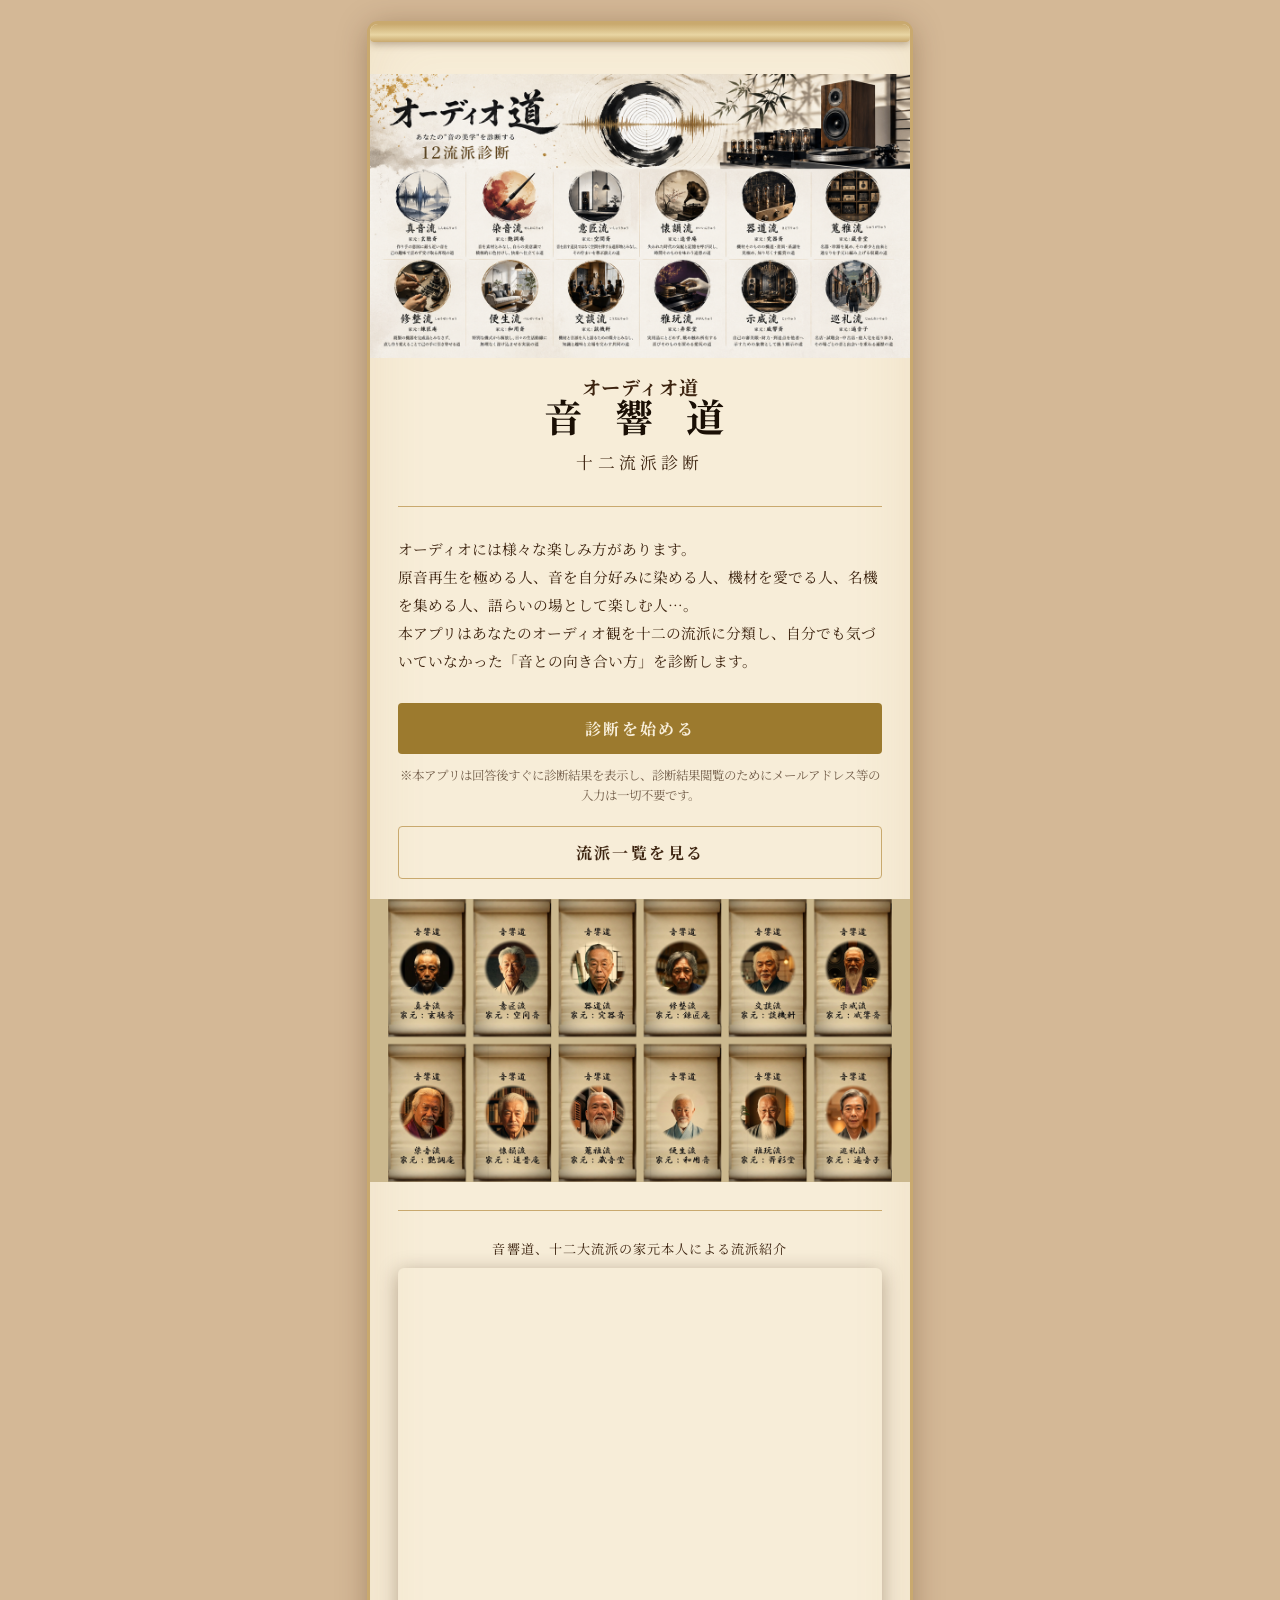
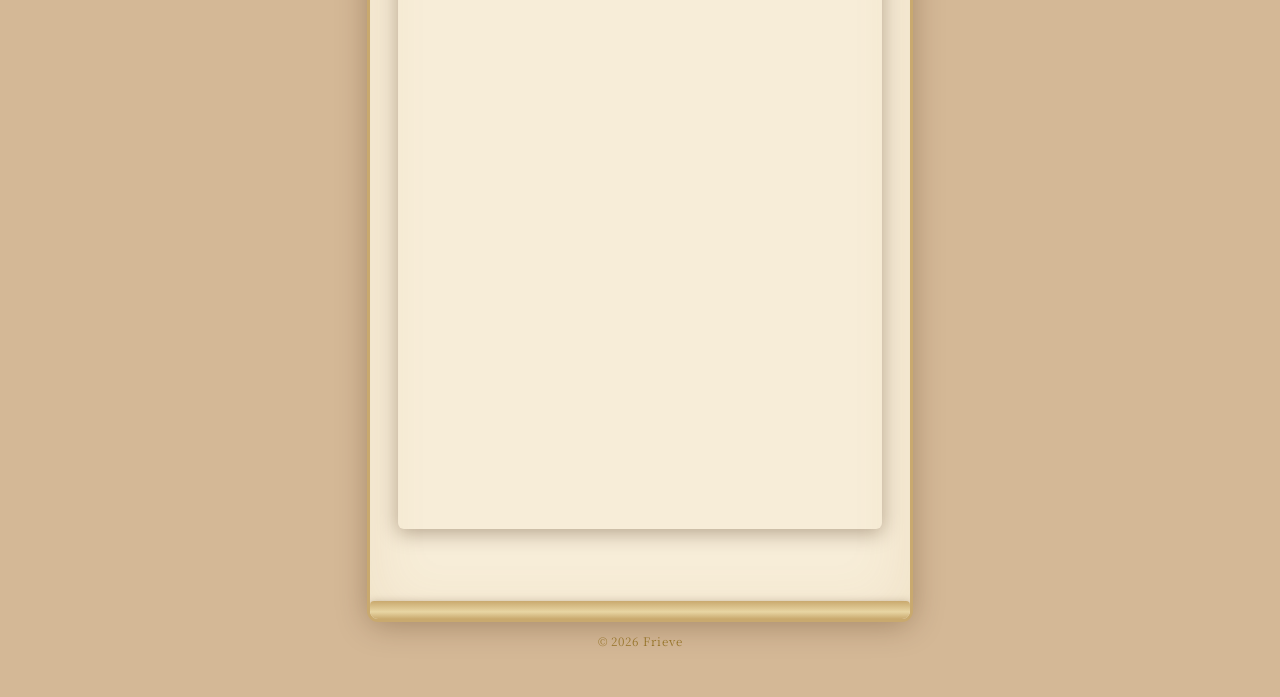
==== index.html @ 8b26aaba "Initial release: The Way of Audio - Twelve Schools Quiz A static web app that diagnoses audio enthus" ====
<!DOCTYPE html>
<html lang="ja">
<head>
  <meta charset="UTF-8">
  <meta name="viewport" content="width=device-width, initial-scale=1.0">
  <title>音響道 ─ 十二流派診断</title>
  <meta name="description" content="あなたのオーディオ道を50の問いで測る。十二流派のどれに最も近いかを診断します。">
  <meta property="og:title" content="音響道 ─ 十二流派診断">
  <meta property="og:description" content="あなたのオーディオ道を50の問いで測る。十二流派のどれに最も近いかを診断します。">
  <meta property="og:type" content="website">
  <meta property="og:image" content="assets/images/ogp.png">
  <meta name="twitter:card" content="summary_large_image">
  <link rel="manifest" href="manifest.json">
  <meta name="theme-color" content="#9c7a2e">
  <link rel="icon" type="image/x-icon" href="assets/images/icons/favicon.ico">
  <link rel="icon" type="image/png" sizes="32x32" href="assets/images/icons/favicon-32x32.png">
  <link rel="icon" type="image/png" sizes="16x16" href="assets/images/icons/favicon-16x16.png">
  <link rel="apple-touch-icon" sizes="180x180" href="assets/images/icons/apple-touch-icon.png">
  <link rel="stylesheet" href="css/style.css">
</head>
<body>
<div class="scroll">
  <div class="scroll-body">

    <!-- ── 共通タイトル（常時表示） ── -->
    <img class="title-only-img title-only-img--top hidden" src="assets/images/ogp.png" alt="音響道">
    <h1 class="app-title"><ruby>音 響 道<rt>オーディオ道</rt></ruby></h1>
    <p class="app-subtitle" data-i18n="app_subtitle"></p>

    <!-- ── タイトル画面 ── -->
    <div id="screen-title" class="screen active">
      <hr class="divider">
      <p class="title-desc">オーディオには様々な楽しみ方があります。<br>
        原音再生を極める人、音を自分好みに染める人、機材を愛でる人、名機を集める人、語らいの場として楽しむ人…。<br>
        本アプリはあなたのオーディオ観を十二の流派に分類し、自分でも気づいていなかった「音との向き合い方」を診断します。</p>
      <button id="btn-start" class="btn btn--gold" data-i18n="quiz_start"></button>
      <p class="title-disclaimer">※本アプリは回答後すぐに診断結果を表示し、診断結果閲覧のためにメールアドレス等の入力は一切不要です。</p>
      <button id="btn-schools" class="btn btn--secondary" data-i18n="nav_schools"></button>
      <img class="title-only-img title-only-img--schools" src="assets/images/schools.png" alt="十二流派">
    </div>

    <!-- ── 説明画面 ── -->
    <div id="screen-intro" class="screen">
      <p class="section-title">─ 流派への問道 ─</p>
      <p class="intro-text">
        あなたがオーディオに求めるものを、五十の問いで測ります。<br>
        心の声に従い、正直にお答えください。<br>
        あまり深く考えず、直感でお答えいただくのがおすすめです。
      </p>
      <ul class="intro-list">
        <li>全50問、6択からひとつを選択</li>
        <li>「わからない」は除外して計算されます</li>
        <li>所要時間：約5分〜</li>
      </ul>
      <button id="btn-begin" class="btn btn--gold" data-i18n="quiz_begin"></button>
      <button id="btn-intro-back" class="btn btn--secondary" data-i18n="quiz_back"></button>
    </div>

    <!-- ── 質問画面 ── -->
    <div id="screen-quiz" class="screen">
      <div class="quiz-header">
        <div id="page-label" class="quiz-page-label"></div>
        <div class="progress-bar">
          <div id="progress-fill" class="progress-bar__fill" style="width:20%"></div>
        </div>
        <div id="answered-count" class="quiz-count"></div>
      </div>

      <div id="questions-container"></div>

      <div class="quiz-nav">
        <button id="btn-prev" class="btn btn--secondary hidden" data-i18n="quiz_prev"></button>
        <button id="btn-next" class="btn btn--gold" data-i18n="quiz_next"></button>
      </div>
    </div>

    <!-- ── 演出画面 ── -->
    <div id="screen-loading" class="screen">
      <div class="loading-screen">
        <div class="ink-circle"></div>
        <p class="loading-text" data-i18n="quiz_loading"></p>
      </div>
    </div>

    <div class="video-section">
      <hr class="divider">
      <p class="video-label">音響道、十二大流派の家元本人による流派紹介</p>
      <div class="video-wrapper">
        <iframe src="https://www.youtube.com/embed/nX9PutzpU30"
                title="音響道、十二大流派の家元本人による流派紹介"
                allow="accelerometer; autoplay; clipboard-write; encrypted-media; gyroscope; picture-in-picture; web-share"
                allowfullscreen></iframe>
      </div>
    </div>

  </div>
</div>

<script type="module" src="js/quiz.js"></script>
<footer class="site-footer">&copy; 2026 Frieve</footer>
</body>
</html>
---- css/style.css ----
@import url('https://fonts.googleapis.com/css2?family=Noto+Serif+JP:wght@400;700&display=swap');

:root {
  --parchment-light: #f7edd8;
  --parchment-mid:   #e8d5a3;
  --parchment-dark:  #c9a96e;
  --ink-dark:        #1a0f05;
  --ink-mid:         #3d2410;
  --gold:            #9c7a2e;
  --scroll-shadow:   rgba(60,30,0,0.35);
}

*, *::before, *::after { box-sizing: border-box; margin: 0; padding: 0; }

html { font-size: 16px; }

body {
  font-family: 'Noto Serif JP', serif;
  background: #d4b896;
  color: var(--ink-dark);
  min-height: 100vh;
  display: flex;
  flex-direction: column;
  align-items: center;
  padding: 24px 12px 48px;
}

.site-footer {
  width: 100%;
  max-width: 540px;
  text-align: center;
  padding: 14px 0 0;
  font-size: 0.72rem;
  color: var(--gold);
  letter-spacing: 0.08em;
}

/* ── 巻物コンテナ ── */
.scroll {
  width: 100%;
  max-width: 540px;
  background: var(--parchment-light);
  border-radius: 8px;
  box-shadow:
    0 0 0 3px var(--parchment-dark),
    0 4px 32px var(--scroll-shadow),
    inset 0 0 60px rgba(180,130,60,0.12);
  position: relative;
  overflow: hidden;
}

/* 巻物上下端の装飾ロール */
.scroll::before,
.scroll::after {
  content: '';
  display: block;
  height: 18px;
  background: linear-gradient(to bottom, var(--parchment-dark) 0%, var(--parchment-mid) 60%, var(--parchment-dark) 100%);
  border-radius: 4px;
  box-shadow: 0 2px 8px var(--scroll-shadow);
}

.scroll::before { margin-bottom: 0; }
.scroll::after  { margin-top: 40px; }

/* 本文エリア */
.scroll-body {
  padding: 32px 28px;
}

/* ── タイポグラフィ ── */
h1, h2, h3 {
  font-weight: 700;
  color: var(--ink-dark);
  line-height: 1.4;
}

.app-title {
  font-size: 2.4rem;
  letter-spacing: 0.3em;
  text-align: center;
  margin-bottom: 8px;
}

.app-subtitle {
  font-size: 1.05rem;
  letter-spacing: 0.25em;
  text-align: center;
  color: var(--ink-mid);
  margin-bottom: 32px;
}

.title-desc {
  font-size: 0.92rem;
  line-height: 1.9;
  text-align: left;
  color: var(--ink-mid);
  margin-bottom: 28px;
}

.title-disclaimer {
  font-size: 0.78rem;
  line-height: 1.6;
  text-align: center;
  color: var(--ink-mid);
  opacity: 0.7;
  margin: 10px 0 20px;
}

.title-only-img {
  display: block;
  width: calc(100% + 56px);
  margin-left: -28px;
}
.title-only-img--top {
  margin-bottom: 20px;
}
.title-only-img--schools {
  margin-top: 20px;
}

.section-title {
  font-size: 1rem;
  letter-spacing: 0.2em;
  text-align: center;
  color: var(--gold);
  margin-bottom: 20px;
}

/* 区切り線 */
.divider {
  border: none;
  border-top: 1px solid var(--parchment-dark);
  margin: 28px 0;
}

/* ── ボタン ── */
.btn {
  display: block;
  width: 100%;
  padding: 14px 20px;
  background: var(--ink-dark);
  color: var(--parchment-light);
  font-family: 'Noto Serif JP', serif;
  font-size: 1rem;
  font-weight: 700;
  letter-spacing: 0.15em;
  text-align: center;
  border: none;
  border-radius: 4px;
  cursor: pointer;
  text-decoration: none;
  transition: background 0.15s, opacity 0.15s;
  margin-bottom: 12px;
}

.btn:last-child { margin-bottom: 0; }

.btn:hover, .btn:focus {
  background: var(--ink-mid);
  outline: none;
}

.btn--secondary {
  background: transparent;
  color: var(--ink-mid);
  border: 1px solid var(--parchment-dark);
}

.btn--secondary:hover, .btn--secondary:focus {
  background: var(--parchment-mid);
}

.btn--gold {
  background: var(--gold);
  color: var(--parchment-light);
}

.btn--gold:hover, .btn--gold:focus {
  background: #7a5e20;
}

/* ── 画面切り替え ── */
.screen { display: none; }
.screen.active { display: block; }

/* ── タイトル画面 ── */
.title-logo {
  width: 200px;
  margin: 0 auto 28px;
  display: block;
}

/* ── 説明画面 ── */
.intro-text {
  font-size: 0.95rem;
  line-height: 1.9;
  color: var(--ink-mid);
  margin-bottom: 20px;
}

.intro-list {
  list-style: none;
  padding: 0;
  margin-bottom: 28px;
}

.intro-list li {
  font-size: 0.9rem;
  color: var(--ink-mid);
  padding: 6px 0 6px 16px;
  border-left: 2px solid var(--parchment-dark);
  margin-bottom: 8px;
}

/* ── 質問画面 ── */
.quiz-header {
  margin-bottom: 20px;
}

.quiz-page-label {
  font-size: 0.9rem;
  letter-spacing: 0.15em;
  color: var(--ink-mid);
  text-align: center;
  margin-bottom: 10px;
}

.progress-bar {
  height: 4px;
  background: var(--parchment-dark);
  border-radius: 2px;
  margin-bottom: 8px;
}

.progress-bar__fill {
  height: 100%;
  background: var(--gold);
  border-radius: 2px;
  transition: width 0.3s ease;
}

.quiz-count {
  font-size: 0.82rem;
  color: var(--ink-mid);
  text-align: right;
  margin-bottom: 0;
}

/* 質問カード */
.question-card {
  margin-bottom: 24px;
  padding-bottom: 24px;
  border-bottom: 1px solid var(--parchment-mid);
}

.question-card:last-child {
  border-bottom: none;
  margin-bottom: 0;
}

.question-number {
  font-size: 0.8rem;
  letter-spacing: 0.1em;
  color: var(--gold);
  margin-bottom: 6px;
}

.question-text {
  font-size: 0.95rem;
  line-height: 1.7;
  color: var(--ink-dark);
  margin-bottom: 14px;
}

.answer-options {
  display: flex;
  flex-direction: column;
  gap: 6px;
}

.answer-option {
  display: flex;
  align-items: center;
  gap: 10px;
  padding: 10px 12px;
  border: 1px solid var(--parchment-dark);
  border-radius: 4px;
  cursor: pointer;
  background: var(--parchment-light);
  transition: border-color 0.12s, background 0.12s;
  font-size: 0.88rem;
  color: var(--ink-mid);
}

.answer-option:hover {
  border-color: var(--gold);
  background: var(--parchment-mid);
}

.answer-option.selected {
  border-color: var(--gold);
  background: var(--parchment-mid);
  color: var(--ink-dark);
  border-left-width: 3px;
}

.answer-option.answer-null {
  color: var(--parchment-dark);
  font-style: italic;
}

.answer-option input[type="radio"] {
  appearance: none;
  width: 14px;
  height: 14px;
  border: 1px solid var(--parchment-dark);
  border-radius: 50%;
  flex-shrink: 0;
  transition: border-color 0.12s;
}

.answer-option.selected input[type="radio"] {
  border-color: var(--gold);
  background: var(--gold);
  box-shadow: inset 0 0 0 3px var(--parchment-light);
}

/* 未回答ハイライト */
.question-card.unanswered .answer-option:not(.selected) {
  border-color: #c0392b;
}

.question-card.unanswered .question-text {
  color: #c0392b;
}

/* ナビゲーション */
.quiz-nav {
  display: flex;
  gap: 12px;
  margin-top: 24px;
}

.quiz-nav .btn {
  flex: 1;
  margin-bottom: 0;
}

/* ── 演出画面 ── */
.loading-screen {
  text-align: center;
  padding: 40px 0;
}

.ink-circle {
  width: 80px;
  height: 80px;
  border-radius: 50%;
  background: var(--ink-dark);
  margin: 0 auto 24px;
  animation: inkSpread 1.2s ease-out forwards;
  opacity: 0;
}

@keyframes inkSpread {
  0%   { transform: scale(0); opacity: 0.9; }
  60%  { transform: scale(1.15); opacity: 0.7; }
  100% { transform: scale(1); opacity: 0.8; }
}

.loading-text {
  font-size: 0.95rem;
  letter-spacing: 0.2em;
  color: var(--ink-mid);
  animation: fadeInText 0.6s 0.4s ease-out forwards;
  opacity: 0;
}

@keyframes fadeInText {
  from { opacity: 0; transform: translateY(6px); }
  to   { opacity: 1; transform: translateY(0); }
}

/* ── 結果ページ ── */

/* 棒グラフ */
.bar-chart-wrapper {
  overflow-x: auto;
  margin-bottom: 24px;
  padding-bottom: 8px;
}

.bar-chart {
  display: flex;
  align-items: flex-end;
  gap: 4px;
  height: 220px;
  min-width: 480px;
  padding-bottom: 24px;
  position: relative;
}

.bar-chart__bar {
  flex: 1;
  min-width: 28px;
  max-width: 52px;
  display: flex;
  flex-direction: column;
  align-items: center;
  justify-content: flex-end;
  gap: 4px;
}

.bar-chart__bar-fill {
  width: 100%;
  background: rgba(61,36,16,0.4);
  border-radius: 2px 2px 0 0;
  transition: height 0.4s ease;
  min-height: 4px;
}

.bar-chart__bar--main .bar-chart__bar-fill {
  background: var(--gold);
}

.bar-chart__bar-value {
  font-size: 0.68rem;
  color: var(--ink-mid);
  text-align: center;
  white-space: nowrap;
}

.bar-chart__bar--main .bar-chart__bar-value {
  color: var(--gold);
  font-weight: 700;
}

.bar-chart__bar-label {
  font-size: 0.7rem;
  color: var(--ink-mid);
  text-align: center;
  position: absolute;
  bottom: 0;
  white-space: nowrap;
}

.bar-chart__x-labels {
  display: flex;
  gap: 4px;
  min-width: 480px;
  margin-top: 2px;
}

.bar-chart__x-label {
  flex: 1;
  min-width: 28px;
  max-width: 52px;
  font-size: 0.68rem;
  color: var(--ink-mid);
  text-align: center;
}

/* 掛け軸画像 */
.school-scroll-img {
  display: block;
  width: 100%;
  margin: 0 auto 20px;
  border-radius: 6px;
  box-shadow: 0 4px 20px var(--scroll-shadow);
  animation: fadeIn 0.8s ease-out;
}

@keyframes fadeIn {
  from { opacity: 0; transform: translateY(10px); }
  to   { opacity: 1; transform: translateY(0); }
}

.school-name-heading {
  font-size: 1.8rem;
  letter-spacing: 0.15em;
  text-align: center;
  margin-bottom: 6px;
}

.school-iemoto {
  font-size: 0.9rem;
  letter-spacing: 0.1em;
  color: var(--gold);
  text-align: center;
  margin-bottom: 20px;
}

/* 主副潜在 */
.rank-summary {
  display: flex;
  flex-direction: column;
  gap: 8px;
  margin-bottom: 24px;
}

.rank-summary__item {
  display: flex;
  justify-content: space-between;
  align-items: center;
  padding: 10px 14px;
  background: var(--parchment-mid);
  border-radius: 4px;
}

.rank-summary__label {
  font-size: 0.82rem;
  color: var(--ink-mid);
  letter-spacing: 0.1em;
}

.rank-summary__value {
  font-size: 1rem;
  font-weight: 700;
  color: var(--ink-dark);
}

.rank-summary__pct {
  font-size: 0.85rem;
  color: var(--gold);
  margin-left: 8px;
}

/* ランキング・サマリーのリンク */
.rank-link {
  color: inherit;
  text-decoration: none;
}

.rank-link:hover {
  text-decoration: underline;
  text-decoration-color: var(--gold);
  text-underline-offset: 3px;
}

/* 長文説明 */
.school-description {
  font-size: 0.93rem;
  line-height: 1.9;
  color: var(--ink-mid);
}

.school-description p {
  margin-bottom: 1em;
}

.school-description p:last-child { margin-bottom: 0; }

/* ランキング表 */
.ranking-table {
  width: 100%;
  border-collapse: collapse;
  font-size: 0.88rem;
}

.ranking-table th {
  text-align: left;
  padding: 8px 6px;
  border-bottom: 1px solid var(--parchment-dark);
  color: var(--ink-mid);
  font-size: 0.8rem;
  letter-spacing: 0.08em;
}

.ranking-table td {
  padding: 8px 6px;
  border-bottom: 1px solid var(--parchment-mid);
  color: var(--ink-mid);
}

.ranking-table tr:last-child td { border-bottom: none; }

.ranking-table tr.current td {
  color: var(--gold);
  font-weight: 700;
}

.ranking-bar {
  display: flex;
  align-items: center;
  gap: 6px;
}

.ranking-bar__fill {
  height: 8px;
  background: rgba(61,36,16,0.25);
  border-radius: 2px;
  min-width: 2px;
}

tr.current .ranking-bar__fill {
  background: var(--gold);
}

/* 信頼度 */
.reliability-notice {
  font-size: 0.8rem;
  color: var(--ink-mid);
  text-align: center;
  padding: 6px 12px;
  background: var(--parchment-mid);
  border-radius: 4px;
  margin-bottom: 16px;
  letter-spacing: 0.05em;
}

/* アクションエリア */
.actions {
  display: flex;
  flex-direction: column;
  gap: 10px;
  margin-top: 24px;
}

/* ── 流派一覧 ── */
.schools-grid {
  display: grid;
  grid-template-columns: repeat(3, 1fr);
  gap: 12px;
  margin-bottom: 28px;
}

.school-card {
  display: block;
  text-decoration: none;
  color: inherit;
  text-align: center;
  cursor: pointer;
  transition: transform 0.15s;
}

.school-card:hover { transform: translateY(-2px); }

.school-card__img {
  width: 100%;
  aspect-ratio: 2/3;
  object-fit: cover;
  border-radius: 4px;
  box-shadow: 0 2px 8px var(--scroll-shadow);
  display: block;
  margin-bottom: 6px;
}

.school-card__name {
  font-size: 0.78rem;
  font-weight: 700;
  color: var(--ink-dark);
  letter-spacing: 0.05em;
}

.school-card__iemoto {
  font-size: 0.68rem;
  color: var(--gold);
}

/* CTA直接閲覧時 */
.cta-section {
  text-align: center;
  padding: 24px 0 0;
  margin-top: 0;
}

.cta-section p {
  font-size: 0.9rem;
  color: var(--ink-mid);
  margin-bottom: 16px;
}

/* hidden */
.hidden { display: none !important; }

/* ── 動画埋め込み ── */
.video-section {
  width: 100%;
  margin-top: 20px;
}

.video-label {
  font-size: 0.82rem;
  letter-spacing: 0.08em;
  color: var(--ink-mid);
  text-align: center;
  margin-bottom: 10px;
}

.video-wrapper {
  width: 100%;
  aspect-ratio: 9 / 16;
  border-radius: 6px;
  overflow: hidden;
  box-shadow: 0 4px 20px var(--scroll-shadow);
}

.video-wrapper iframe {
  width: 100%;
  height: 100%;
  border: none;
  display: block;
}

/* ── 結果ページ サイトヘッダー ── */
.result-site-header {
  text-align: center;
  padding-bottom: 20px;
  margin-bottom: 4px;
  border-bottom: 1px solid var(--parchment-dark);
  margin-bottom: 20px;
}

.result-site-header__link {
  display: inline-block;
  font-size: 1.8rem;
  font-weight: 700;
  letter-spacing: 0.3em;
  color: var(--ink-dark);
  text-decoration: none;
}

.result-site-header__link:hover {
  color: var(--gold);
}

.result-site-header__sub {
  font-size: 0.85rem;
  letter-spacing: 0.2em;
  color: var(--ink-mid);
  margin-top: 4px;
}

/* タイトルリンク */
.title-link {
  color: inherit;
  text-decoration: none;
}
.title-link:hover { color: var(--gold); }

/* ── ルビ ── */
ruby { ruby-align: center; }
rt {
  font-size: 0.5em;
  letter-spacing: 0.04em;
  color: var(--ink-mid);
}

/* ── レスポンシブ ── */
@media (max-width: 420px) {
  .scroll-body { padding: 24px 18px; }
  .app-title { font-size: 2rem; }
  .schools-grid { grid-template-columns: repeat(2, 1fr); }
  .bar-chart { min-width: 360px; }
  .bar-chart__x-labels { min-width: 360px; }
  .title-only-img { width: calc(100% + 36px); margin-left: -18px; }
}
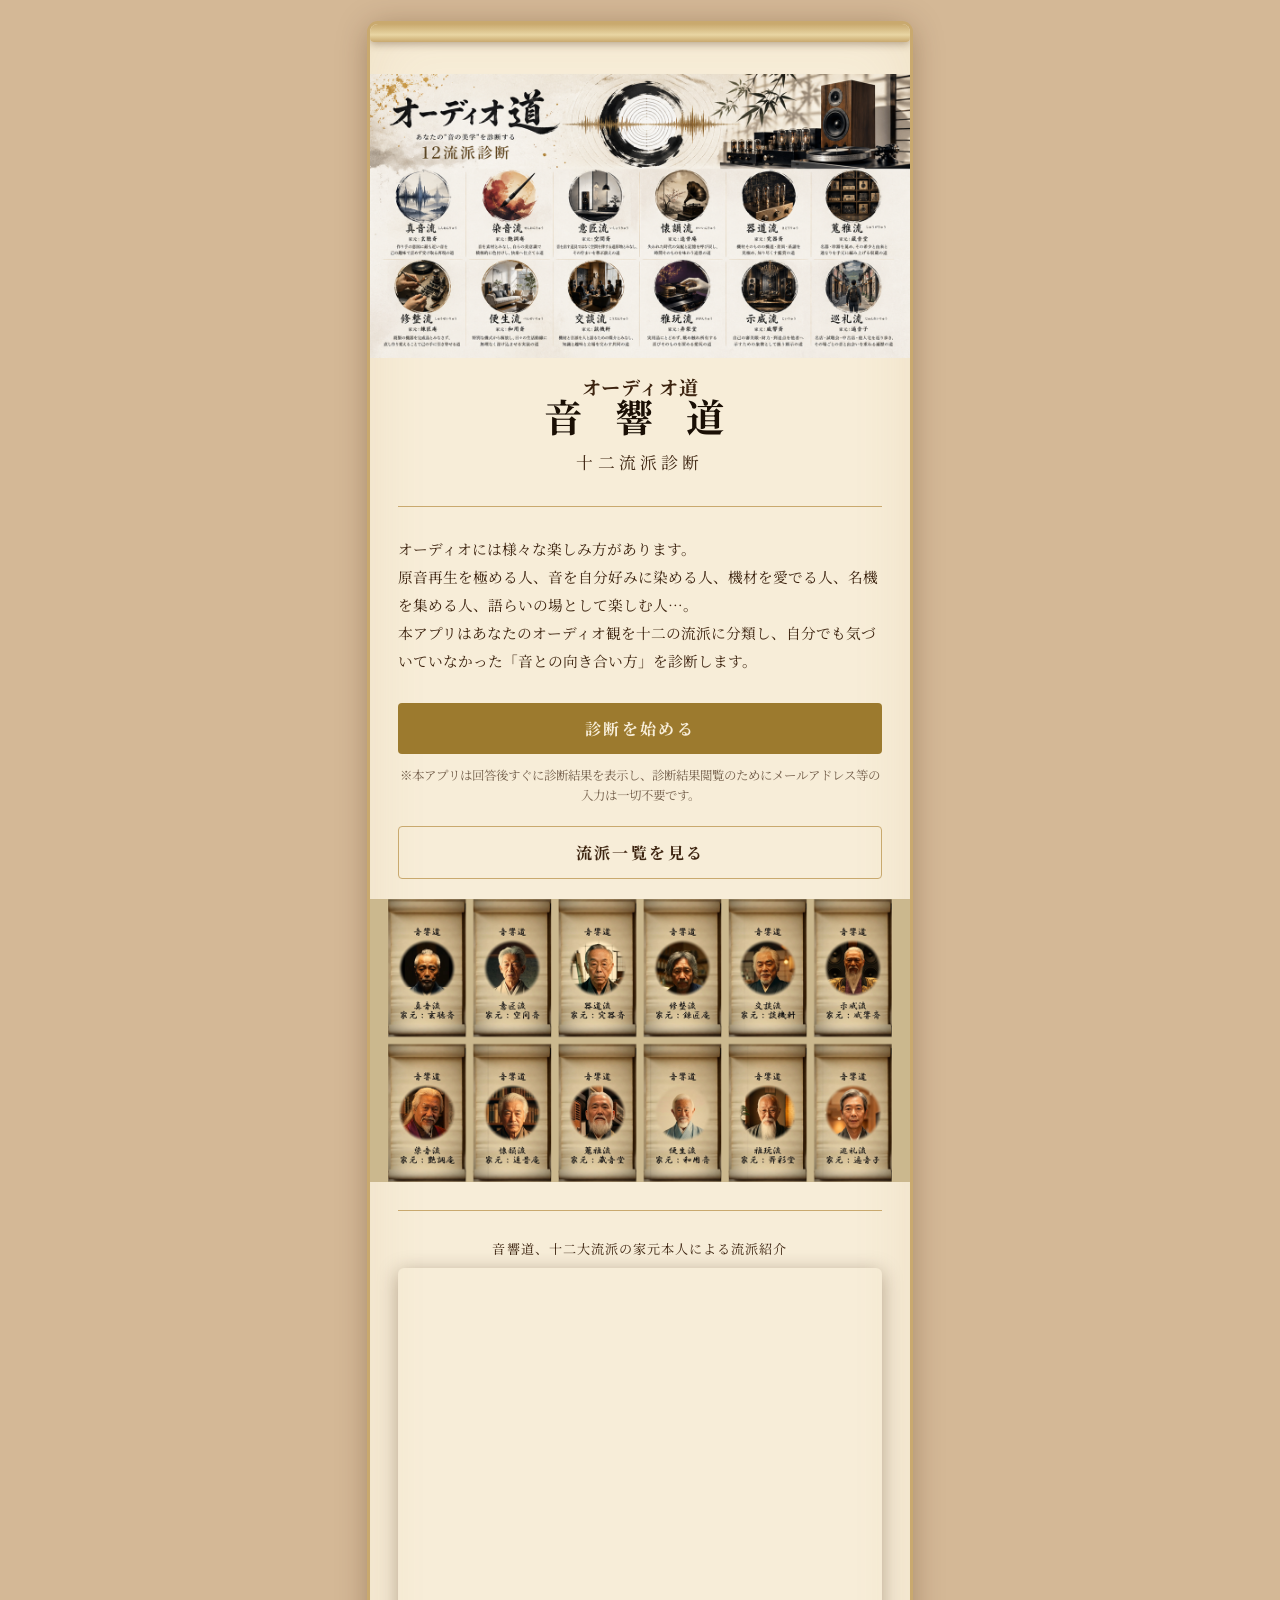
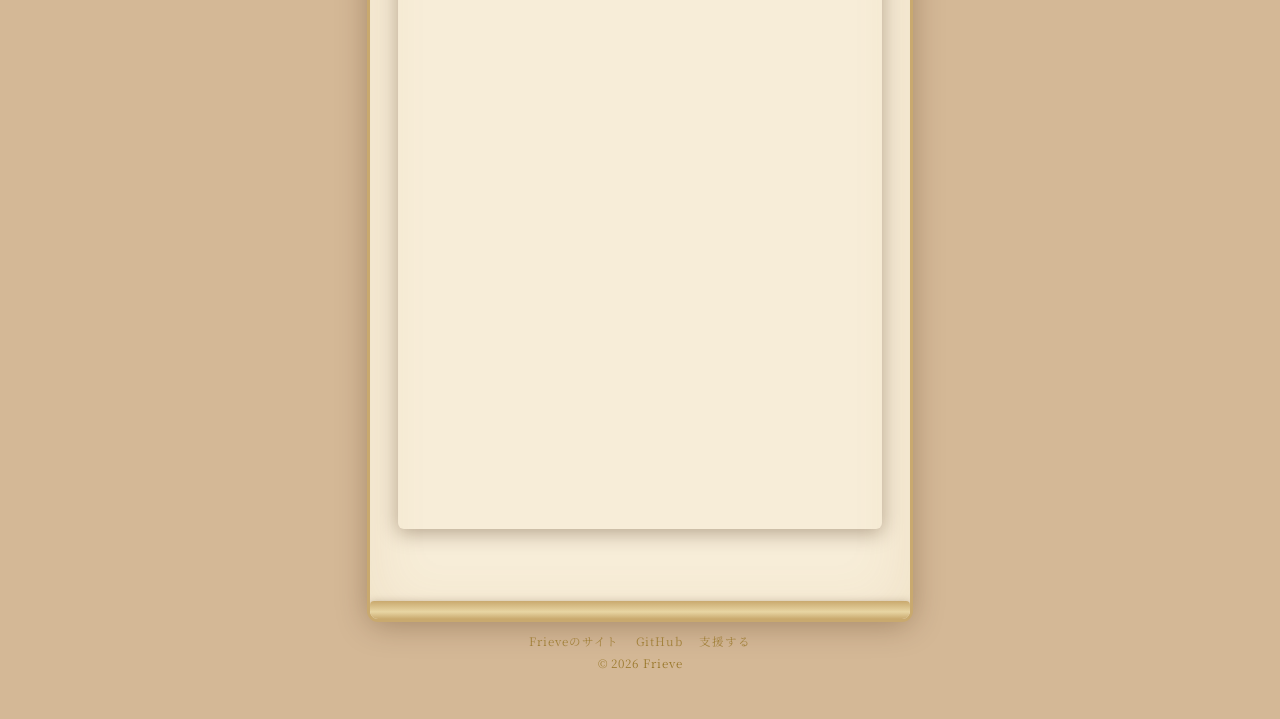
==== commit 481da8ba: "Added page footer" ====
--- a/index.html
+++ b/index.html
@@ -1,6 +1,15 @@
-<!DOCTYPE html>
+﻿<!DOCTYPE html>
 <html lang="ja">
 <head>
+  <!-- Google tag (gtag.js) -->
+  <script async src="https://www.googletagmanager.com/gtag/js?id=G-35TD880N55"></script>
+  <script>
+    window.dataLayer = window.dataLayer || [];
+    function gtag(){dataLayer.push(arguments);}
+    gtag('js', new Date());
+
+    gtag('config', 'G-35TD880N55');
+  </script>
   <meta charset="UTF-8">
   <meta name="viewport" content="width=device-width, initial-scale=1.0">
   <title>音響道 ─ 十二流派診断</title>
@@ -97,6 +106,6 @@
 </div>
 
 <script type="module" src="js/quiz.js"></script>
-<footer class="site-footer">&copy; 2026 Frieve</footer>
+<footer class="site-footer"></footer>
 </body>
 </html>
--- a/css/style.css
+++ b/css/style.css
@@ -33,6 +33,24 @@
   font-size: 0.72rem;
   color: var(--gold);
   letter-spacing: 0.08em;
+}
+
+.footer-links {
+  display: flex;
+  justify-content: center;
+  gap: 1.4em;
+  margin-bottom: 6px;
+}
+
+.footer-links a {
+  color: var(--gold);
+  text-decoration: none;
+  opacity: 0.85;
+}
+
+.footer-links a:hover {
+  opacity: 1;
+  text-decoration: underline;
 }
 
 /* ── 巻物コンテナ ── */
@@ -80,6 +98,7 @@
   letter-spacing: 0.3em;
   text-align: center;
   margin-bottom: 8px;
+  cursor: pointer;
 }
 
 .app-subtitle {
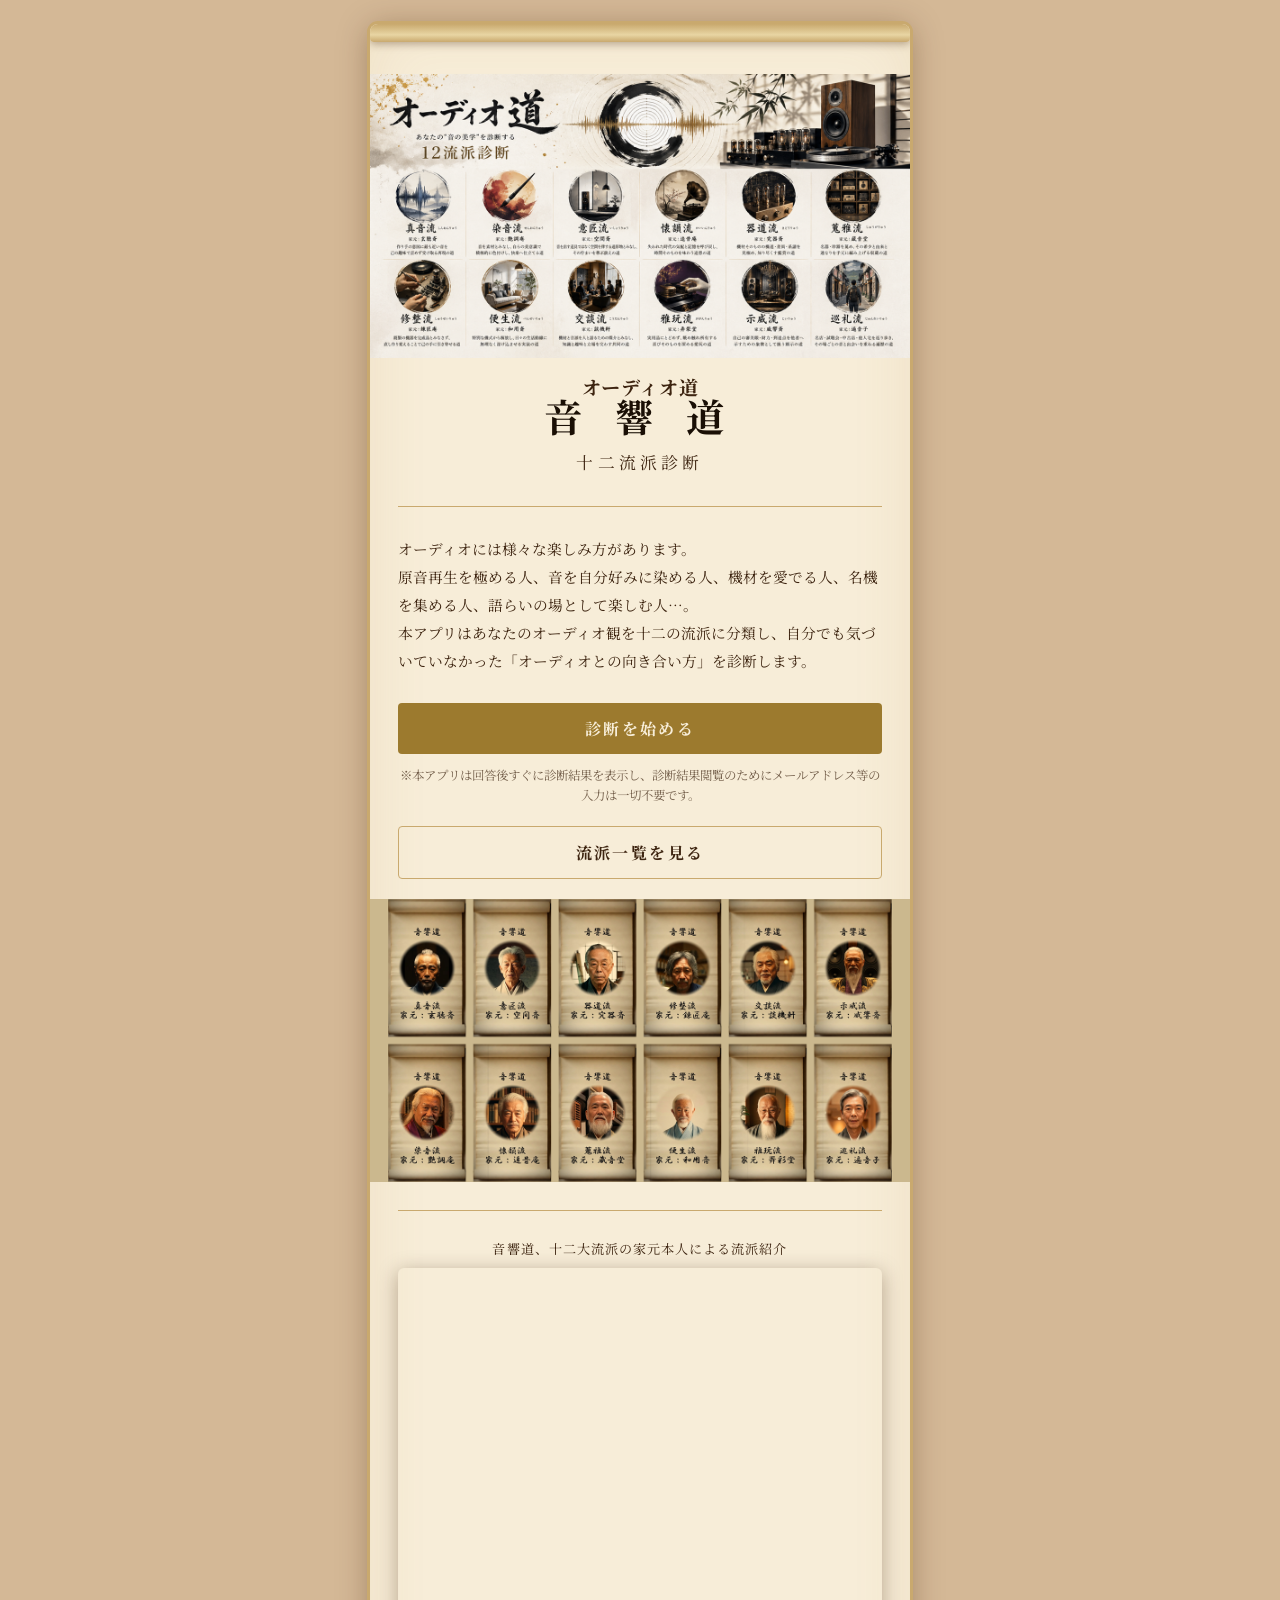
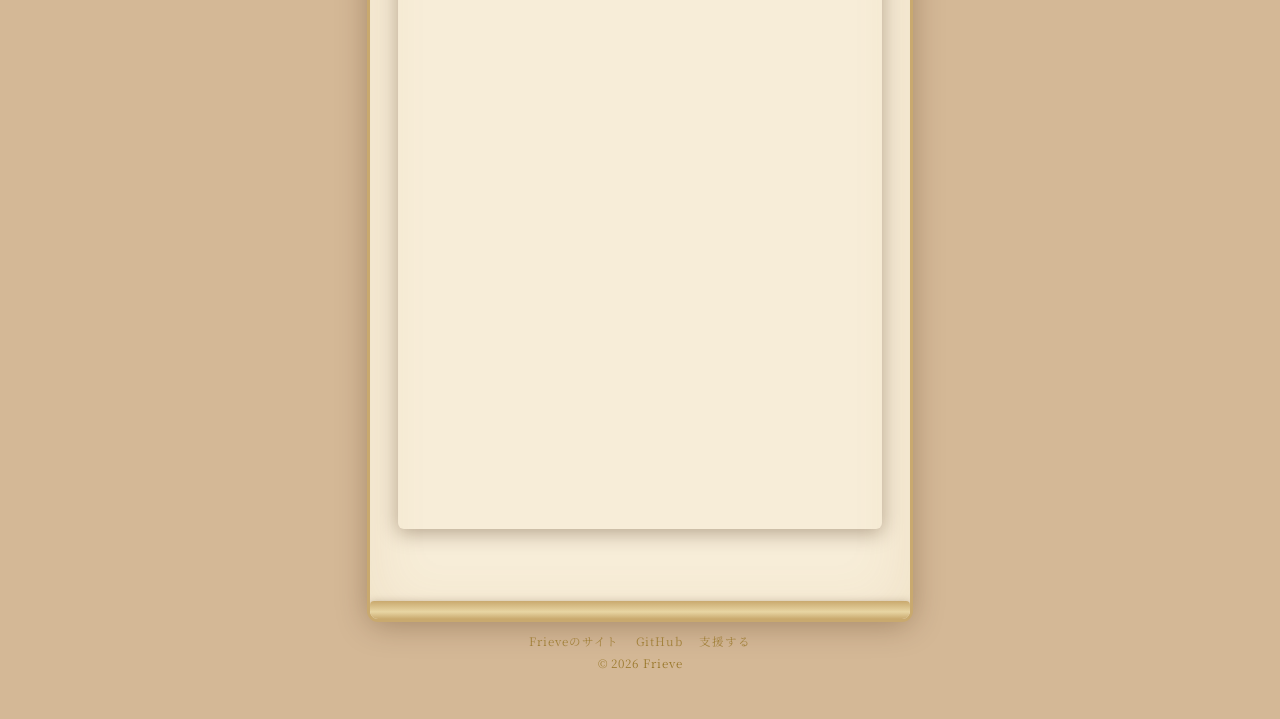
==== commit 572c16b9: "Added Links" ====
--- a/index.html
+++ b/index.html
@@ -6,6 +6,7 @@
   <script>
     window.dataLayer = window.dataLayer || [];
     function gtag(){dataLayer.push(arguments);}
+    if (location.hostname === 'localhost' || location.hostname === '127.0.0.1') gtag = function(){};
     gtag('js', new Date());
 
     gtag('config', 'G-35TD880N55');
@@ -17,7 +18,7 @@
   <meta property="og:title" content="音響道 ─ 十二流派診断">
   <meta property="og:description" content="あなたのオーディオ道を50の問いで測る。十二流派のどれに最も近いかを診断します。">
   <meta property="og:type" content="website">
-  <meta property="og:image" content="assets/images/ogp.png">
+  <meta property="og:image" content="https://frieve-a.github.io/the-way-of-audio/assets/images/ogp.png">
   <meta name="twitter:card" content="summary_large_image">
   <link rel="manifest" href="manifest.json">
   <meta name="theme-color" content="#9c7a2e">
@@ -41,7 +42,7 @@
       <hr class="divider">
       <p class="title-desc">オーディオには様々な楽しみ方があります。<br>
         原音再生を極める人、音を自分好みに染める人、機材を愛でる人、名機を集める人、語らいの場として楽しむ人…。<br>
-        本アプリはあなたのオーディオ観を十二の流派に分類し、自分でも気づいていなかった「音との向き合い方」を診断します。</p>
+        本アプリはあなたのオーディオ観を十二の流派に分類し、自分でも気づいていなかった「オーディオとの向き合い方」を診断します。</p>
       <button id="btn-start" class="btn btn--gold" data-i18n="quiz_start"></button>
       <p class="title-disclaimer">※本アプリは回答後すぐに診断結果を表示し、診断結果閲覧のためにメールアドレス等の入力は一切不要です。</p>
       <button id="btn-schools" class="btn btn--secondary" data-i18n="nav_schools"></button>
--- a/css/style.css
+++ b/css/style.css
@@ -570,6 +570,52 @@
 
 .school-description p:last-child { margin-bottom: 0; }
 
+/* おすすめサイト */
+.recommended-sites {
+  margin-top: 28px;
+}
+
+.recommended-sites__heading {
+  margin-bottom: 12px;
+}
+
+.recommended-sites__list {
+  list-style: none;
+  padding: 0;
+  margin: 0;
+  display: flex;
+  flex-direction: column;
+  gap: 10px;
+}
+
+.recommended-sites__link {
+  display: flex;
+  flex-direction: column;
+  gap: 4px;
+  padding: 12px 14px;
+  border: 1px solid var(--gold-muted, #c4a44a);
+  border-radius: 4px;
+  text-decoration: none;
+  color: inherit;
+  transition: background 0.15s;
+}
+
+.recommended-sites__link:hover {
+  background: var(--parchment-mid, #f0e8d0);
+}
+
+.recommended-sites__title {
+  font-size: 0.95rem;
+  font-weight: 700;
+  color: var(--ink-dark);
+}
+
+.recommended-sites__desc {
+  font-size: 0.82rem;
+  color: var(--ink-mid);
+  line-height: 1.6;
+}
+
 /* ランキング表 */
 .ranking-table {
   width: 100%;
@@ -636,7 +682,43 @@
   margin-top: 24px;
 }
 
+/* ── 流派ナビゲーション ── */
+.school-nav {
+  display: flex;
+  align-items: stretch;
+  gap: 8px;
+  margin: 28px 0 16px;
+}
+
+.school-nav__btn {
+  flex: 1;
+  display: flex;
+  flex-direction: column;
+  align-items: center;
+  justify-content: center;
+  gap: 2px;
+  padding: 10px 8px;
+  line-height: 1.3;
+  margin-bottom: 0;
+}
+
+.school-nav__dir {
+  font-size: 0.75rem;
+  opacity: 0.75;
+}
+
+.school-nav__name {
+  font-size: 0.95rem;
+}
+
 /* ── 流派一覧 ── */
+.schools-hint {
+  text-align: center;
+  font-size: 0.85rem;
+  color: var(--ink-light, #7a6a4a);
+  margin: 0 0 12px;
+}
+
 .schools-grid {
   display: grid;
   grid-template-columns: repeat(3, 1fr);
